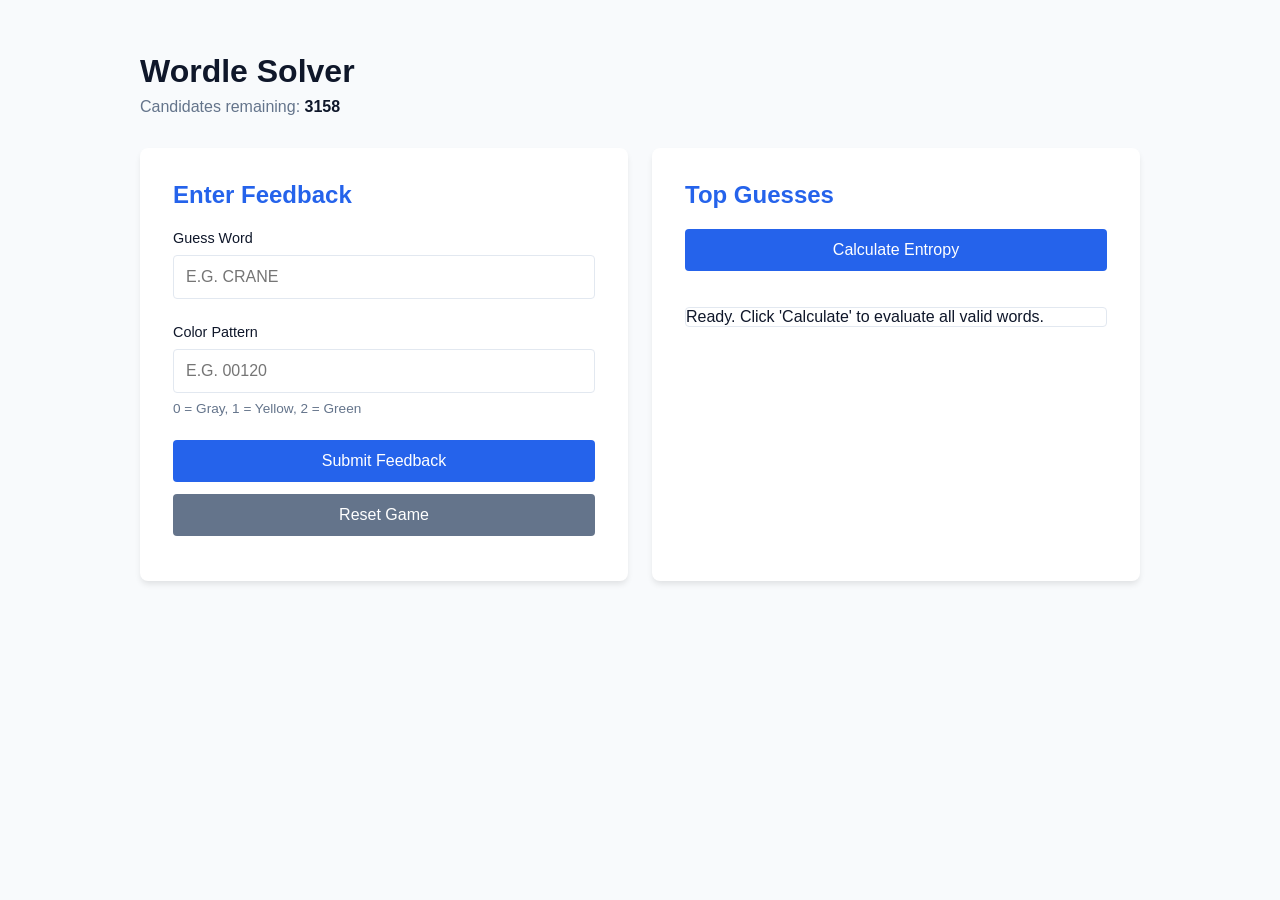
==== wordle/index.html @ a096a517 "add wordle sovler added a wordle solver and updated main page's links." ====
<!DOCTYPE html>
<html lang="en">
<head>
    <meta charset="UTF-8">
    <meta name="viewport" content="width=device-width, initial-scale=1.0">
    <title>Entropy Wordle Solver</title>
    <style>
        :root {
            --primary: #2563eb;
            --bg: #f8fafc;
            --surface: #ffffff;
            --text: #0f172a;
            --border: #e2e8f0;
        }

        body {
            font-family: -apple-system, BlinkMacSystemFont, "Segoe UI", Roboto, Helvetica, Arial, sans-serif;
            background-color: var(--bg);
            color: var(--text);
            padding: 2rem;
            margin: 0;
        }

        .container { max-width: 1000px; margin: 0 auto; }

        .grid {
            display: grid;
            grid-template-columns: repeat(auto-fit, minmax(300px, 1fr));
            gap: 1.5rem;
            margin-top: 2rem;
        }

        .card {
            background: var(--surface);
            padding: 2rem;
            border-radius: 8px;
            box-shadow: 0 4px 6px -1px rgb(0 0 0 / 0.1);
            transition: transform 0.2s, box-shadow 0.2s;
            border: 1px solid transparent;
        }

        .card:hover {
            transform: translateY(-4px);
            box-shadow: 0 10px 15px -3px rgb(0 0 0 / 0.1);
            border-color: var(--primary);
        }

        h1 { margin-bottom: 0.5rem; }
        h2 { margin-top: 0; color: var(--primary); font-size: 1.5rem; }
        
        .subtitle { color: #64748b; margin-top: 0; margin-bottom: 2rem; }

        /* Form Controls */
        .input-group { margin-bottom: 1.5rem; }
        label { font-weight: 500; font-size: 0.9rem; }
        
        input[type="text"] {
            width: 100%;
            padding: 0.75rem;
            margin-top: 0.5rem;
            border: 1px solid var(--border);
            border-radius: 4px;
            box-sizing: border-box;
            font-family: inherit;
            font-size: 1rem;
            text-transform: uppercase;
            transition: border-color 0.2s, box-shadow 0.2s;
        }
        
        input[type="text"]:focus {
            outline: none;
            border-color: var(--primary);
            box-shadow: 0 0 0 3px rgba(37, 99, 235, 0.1);
        }

        button {
            background-color: var(--primary);
            color: white;
            border: none;
            padding: 0.75rem 1.5rem;
            border-radius: 4px;
            cursor: pointer;
            font-size: 1rem;
            font-weight: 500;
            transition: background-color 0.2s;
            width: 100%;
            margin-bottom: 0.75rem;
        }

        button:hover { background-color: #1d4ed8; }
        
        #resetBtn { background-color: #64748b; }
        #resetBtn:hover { background-color: #475569; }

        .color-legend { font-size: 0.85rem; color: #64748b; margin-top: 0.5rem; }

        /* Results List */
        #topGuesses {
            padding: 0;
            margin: 0;
            max-height: 400px;
            overflow-y: auto;
            border: 1px solid var(--border);
            border-radius: 4px;
        }

        .clickable-word {
            cursor: pointer;
            padding: 0.75rem 1rem;
            border-bottom: 1px solid var(--border);
            list-style-type: none;
            display: flex;
            justify-content: space-between;
            align-items: center;
            transition: background-color 0.2s ease, color 0.2s ease;
        }

        .clickable-word:last-child { border-bottom: none; }
        
        .clickable-word:hover {
            background-color: var(--bg);
            color: var(--primary);
        }
        
        .entropy-val { font-size: 0.9rem; color: #64748b; }
        
        /* Custom Scrollbar for results */
        #topGuesses::-webkit-scrollbar { width: 8px; }
        #topGuesses::-webkit-scrollbar-track { background: var(--bg); }
        #topGuesses::-webkit-scrollbar-thumb { background: #cbd5e1; border-radius: 4px; }
        #topGuesses::-webkit-scrollbar-thumb:hover { background: #94a3b8; }
    </style>
</head>
<body>

    <div class="container">
        <h1>Wordle Solver</h1>
        <p class="subtitle">Candidates remaining: <strong id="count" style="color: var(--text)">-</strong></p>

        <div class="grid">
            <!-- Left Card: Inputs -->
            <div class="card">
                <h2>Enter Feedback</h2>
                
                <div class="input-group">
                    <label>Guess Word</label>
                    <input type="text" id="guessWord" maxlength="5" placeholder="e.g. CRANE">
                </div>
                
                <div class="input-group">
                    <label>Color Pattern</label>
                    <input type="text" id="pattern" maxlength="5" placeholder="e.g. 00120">
                    <div class="color-legend">0 = Gray, 1 = Yellow, 2 = Green</div>
                </div>
                
                <button id="submitFeedbackBtn">Submit Feedback</button>
                <button id="resetBtn">Reset Game</button>
            </div>

            <!-- Right Card: Results -->
            <div class="card">
                <h2>Top Guesses</h2>
                <div class="input-group">
                    <button id="calculateBtn">Calculate Entropy</button>
                </div>
                <ul id="topGuesses">
                    <li class="clickable-word" style="justify-content: center; color: #64748b;">
                        Load the dictionary first...
                    </li>
                </ul>
            </div>
        </div>
    </div>

    <script src="solver.js"></script>
</body>
</html>
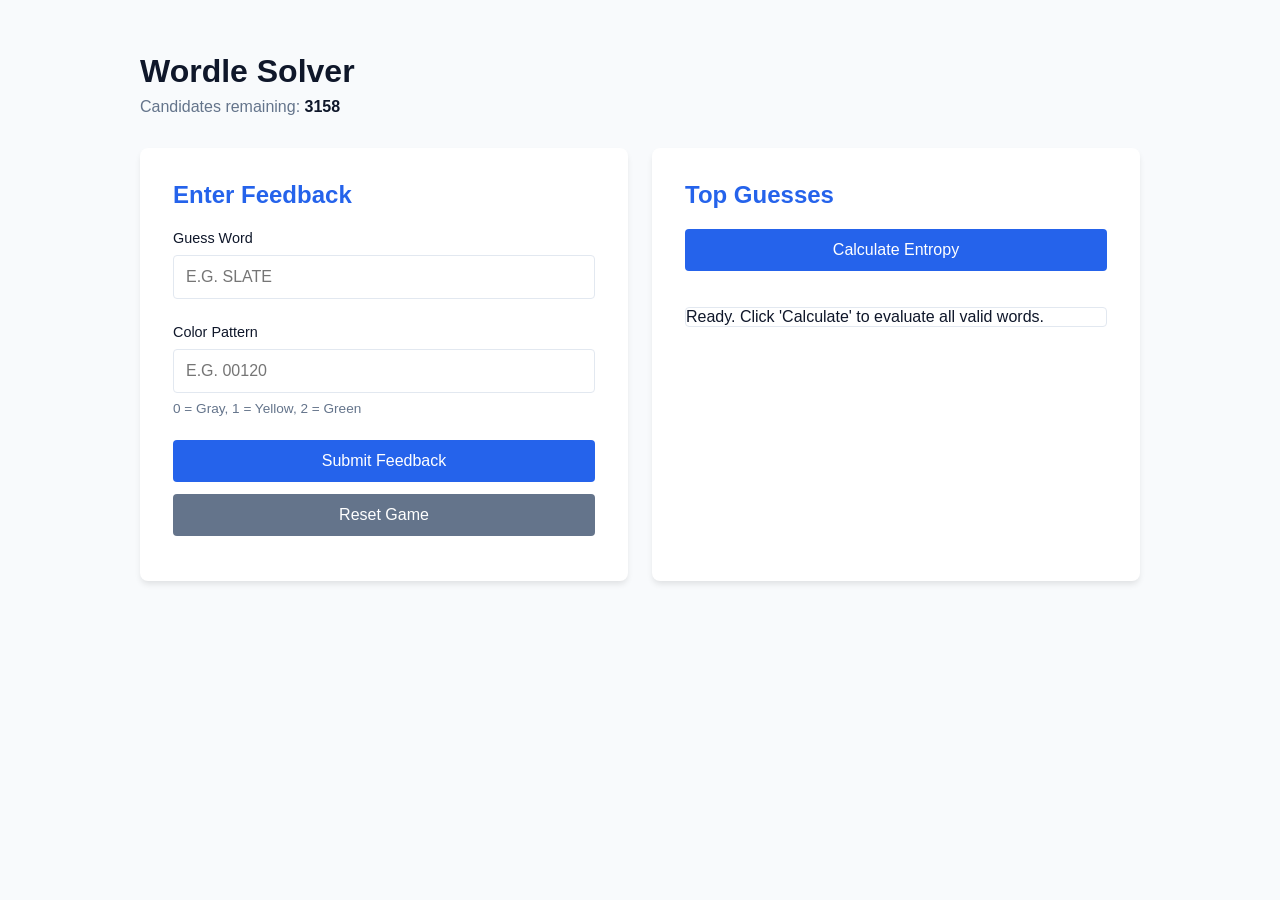
==== commit 9f4bc064: "Update index.html better suggestion for first guess" ====
--- a/wordle/index.html
+++ b/wordle/index.html
@@ -144,7 +144,7 @@
                 
                 <div class="input-group">
                     <label>Guess Word</label>
-                    <input type="text" id="guessWord" maxlength="5" placeholder="e.g. CRANE">
+                    <input type="text" id="guessWord" maxlength="5" placeholder="e.g. SLATE">
                 </div>
                 
                 <div class="input-group">
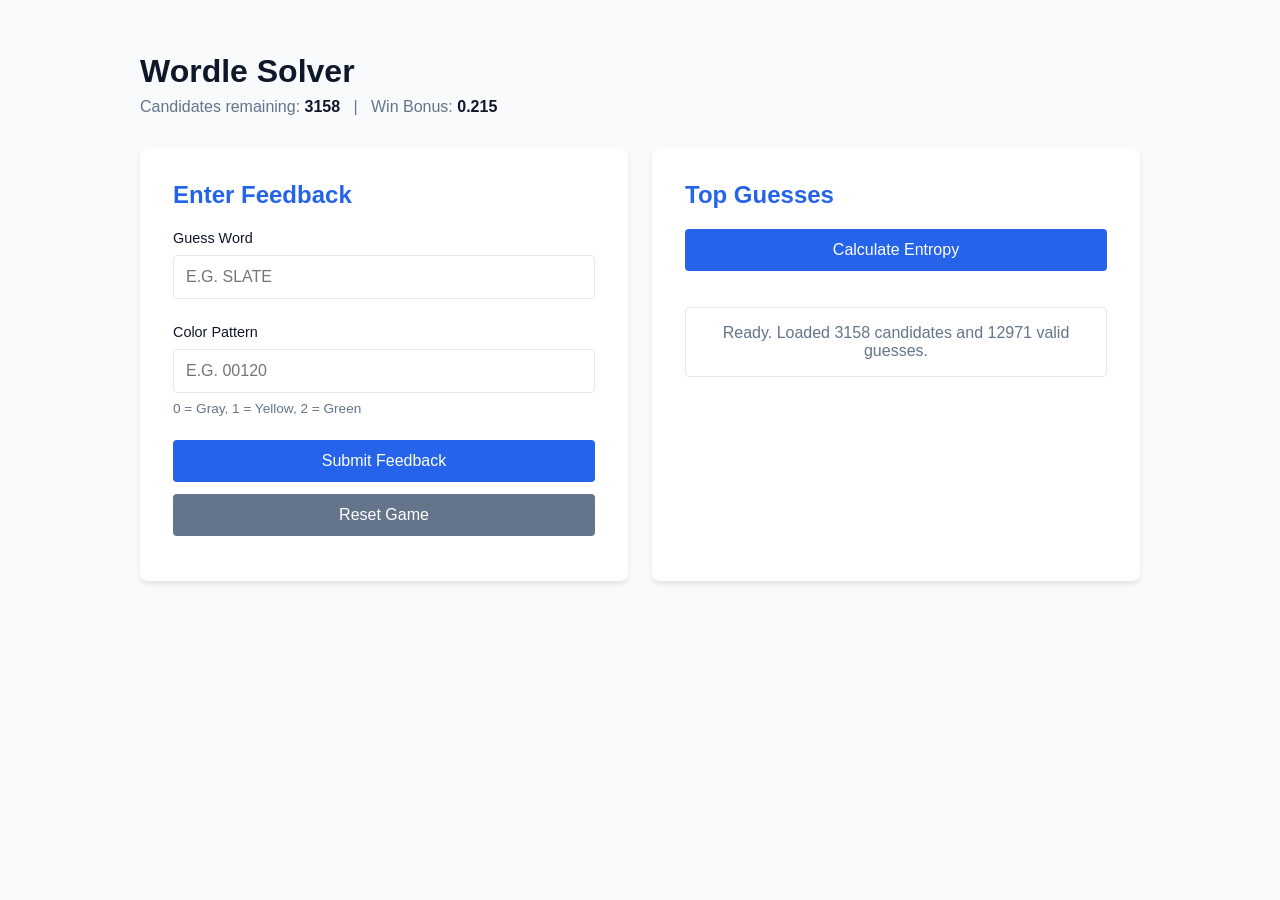
==== commit b7713d87: "Improved many improvements" ====
--- a/wordle/index.html
+++ b/wordle/index.html
@@ -3,6 +3,7 @@
 <head>
     <meta charset="UTF-8">
     <meta name="viewport" content="width=device-width, initial-scale=1.0">
+    <link rel="icon" href="/favicon.png" type="image/png">
     <title>Entropy Wordle Solver</title>
     <style>
         :root {
@@ -135,13 +136,17 @@
 
     <div class="container">
         <h1>Wordle Solver</h1>
-        <p class="subtitle">Candidates remaining: <strong id="count" style="color: var(--text)">-</strong></p>
+        <p class="subtitle">
+    Candidates remaining: <strong id="count" style="color: var(--text)">-</strong> 
+    &nbsp;&nbsp;|&nbsp;&nbsp; 
+    Win Bonus: <strong id="winBonusDisplay" style="color: var(--text)">-</strong>
+</p>
 
         <div class="grid">
             <!-- Left Card: Inputs -->
             <div class="card">
                 <h2>Enter Feedback</h2>
-                
+
                 <div class="input-group">
                     <label>Guess Word</label>
                     <input type="text" id="guessWord" maxlength="5" placeholder="e.g. SLATE">
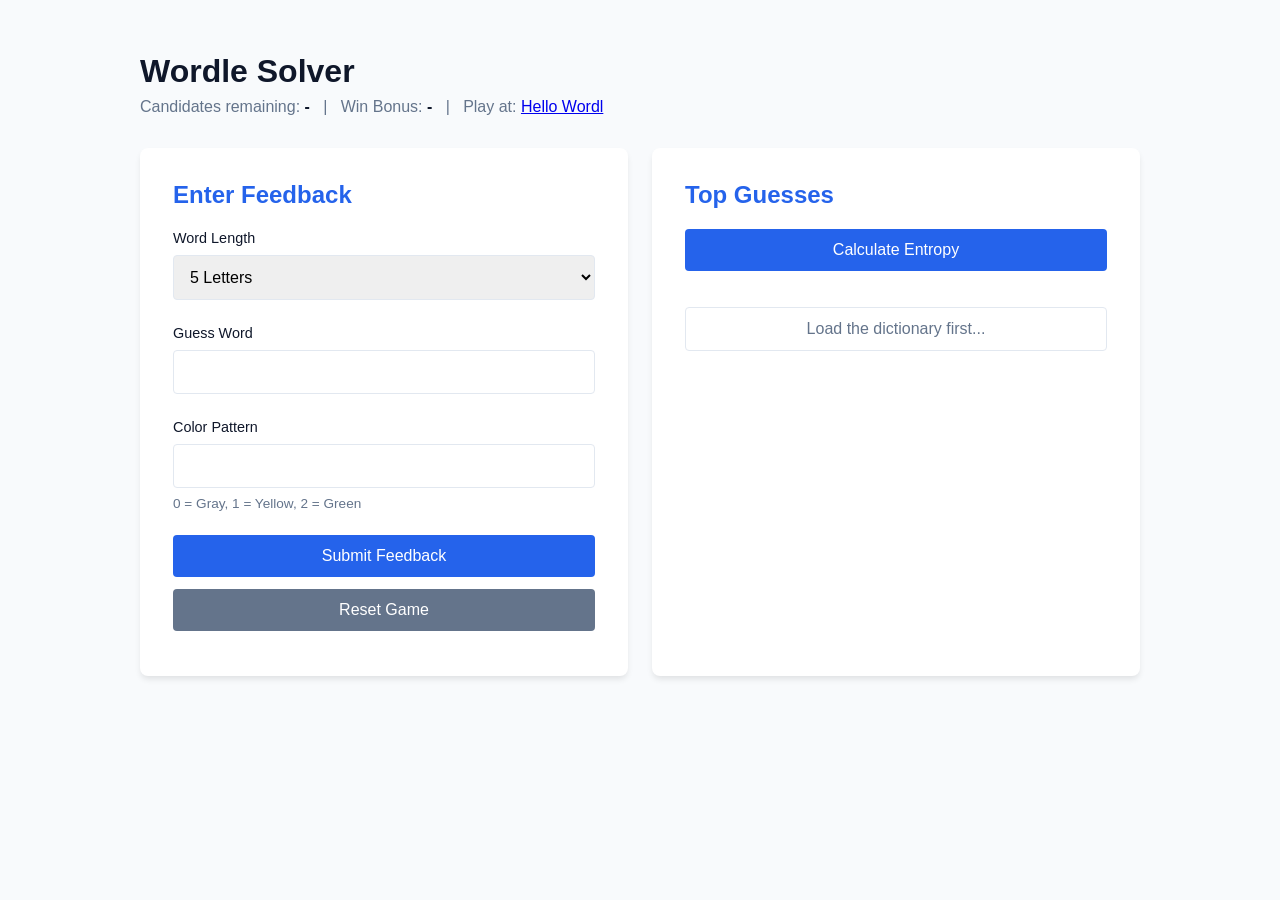
==== commit 509c5048: "Updated to play 4 to 11 letter games" ====
--- a/wordle/index.html
+++ b/wordle/index.html
@@ -3,7 +3,7 @@
 <head>
     <meta charset="UTF-8">
     <meta name="viewport" content="width=device-width, initial-scale=1.0">
-    <link rel="icon" href="/favicon.png" type="image/png">
+    <link rel="icon" href="/wordl/favicon.png" type="image/png">
     <title>Entropy Wordle Solver</title>
     <style>
         :root {
@@ -51,11 +51,10 @@
         
         .subtitle { color: #64748b; margin-top: 0; margin-bottom: 2rem; }
 
-        /* Form Controls */
         .input-group { margin-bottom: 1.5rem; }
         label { font-weight: 500; font-size: 0.9rem; }
         
-        input[type="text"] {
+        input[type="text"], select {
             width: 100%;
             padding: 0.75rem;
             margin-top: 0.5rem;
@@ -64,11 +63,12 @@
             box-sizing: border-box;
             font-family: inherit;
             font-size: 1rem;
-            text-transform: uppercase;
             transition: border-color 0.2s, box-shadow 0.2s;
         }
         
-        input[type="text"]:focus {
+        input[type="text"] { text-transform: uppercase; }
+
+        input[type="text"]:focus, select:focus {
             outline: none;
             border-color: var(--primary);
             box-shadow: 0 0 0 3px rgba(37, 99, 235, 0.1);
@@ -95,7 +95,6 @@
 
         .color-legend { font-size: 0.85rem; color: #64748b; margin-top: 0.5rem; }
 
-        /* Results List */
         #topGuesses {
             padding: 0;
             margin: 0;
@@ -125,7 +124,6 @@
         
         .entropy-val { font-size: 0.9rem; color: #64748b; }
         
-        /* Custom Scrollbar for results */
         #topGuesses::-webkit-scrollbar { width: 8px; }
         #topGuesses::-webkit-scrollbar-track { background: var(--bg); }
         #topGuesses::-webkit-scrollbar-thumb { background: #cbd5e1; border-radius: 4px; }
@@ -137,24 +135,39 @@
     <div class="container">
         <h1>Wordle Solver</h1>
         <p class="subtitle">
-    Candidates remaining: <strong id="count" style="color: var(--text)">-</strong> 
-    &nbsp;&nbsp;|&nbsp;&nbsp; 
-    Win Bonus: <strong id="winBonusDisplay" style="color: var(--text)">-</strong>
-</p>
+            Candidates remaining: <strong id="count" style="color: var(--text)">-</strong> 
+            &nbsp;&nbsp;|&nbsp;&nbsp; 
+            Win Bonus: <strong id="winBonusDisplay" style="color: var(--text)">-</strong>
+            &nbsp;&nbsp;|&nbsp;&nbsp; 
+            Play at: <a href="https://hellowordl.net" target="_blank">Hello Wordl</a>
+        </p>
 
         <div class="grid">
-            <!-- Left Card: Inputs -->
             <div class="card">
                 <h2>Enter Feedback</h2>
 
                 <div class="input-group">
+                    <label>Word Length</label>
+                    <select id="wordLength">
+                        <option value="4">4 Letters</option>
+                        <option value="5" selected>5 Letters</option>
+                        <option value="6">6 Letters</option>
+                        <option value="7">7 Letters</option>
+                        <option value="8">8 Letters</option>
+                        <option value="9">9 Letters</option>
+                        <option value="10">10 Letters</option>
+                        <option value="11">11 Letters</option>
+                    </select>
+                </div>
+
+                <div class="input-group">
                     <label>Guess Word</label>
-                    <input type="text" id="guessWord" maxlength="5" placeholder="e.g. SLATE">
+                    <input type="text" id="guessWord">
                 </div>
                 
                 <div class="input-group">
                     <label>Color Pattern</label>
-                    <input type="text" id="pattern" maxlength="5" placeholder="e.g. 00120">
+                    <input type="text" id="pattern">
                     <div class="color-legend">0 = Gray, 1 = Yellow, 2 = Green</div>
                 </div>
                 
@@ -162,7 +175,6 @@
                 <button id="resetBtn">Reset Game</button>
             </div>
 
-            <!-- Right Card: Results -->
             <div class="card">
                 <h2>Top Guesses</h2>
                 <div class="input-group">
@@ -177,6 +189,6 @@
         </div>
     </div>
 
-    <script src="solver.js"></script>
+    <script src="/wordl/solver.js"></script>
 </body>
 </html>
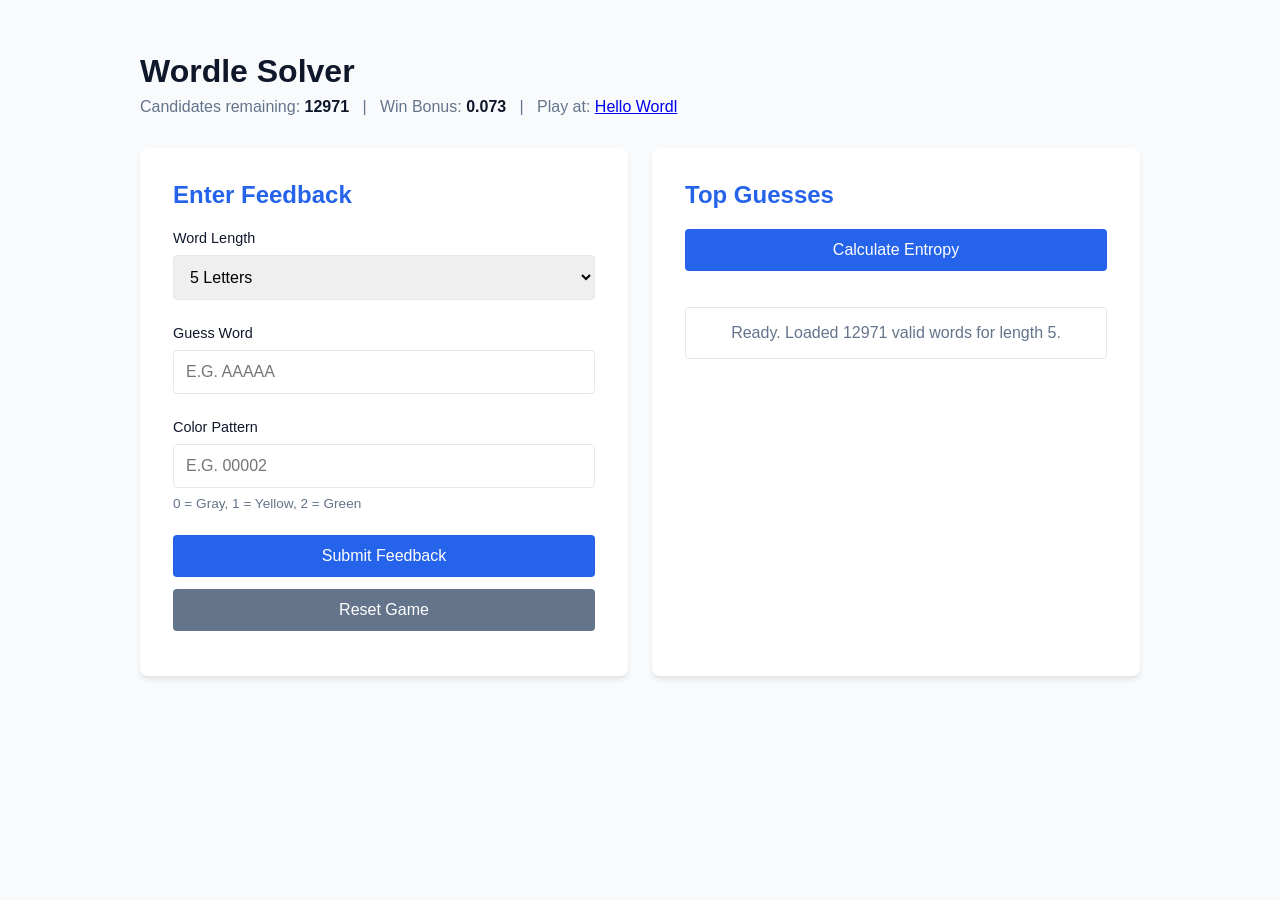
==== commit 46569e39: "fixed path error" ====
--- a/wordle/index.html
+++ b/wordle/index.html
@@ -3,7 +3,7 @@
 <head>
     <meta charset="UTF-8">
     <meta name="viewport" content="width=device-width, initial-scale=1.0">
-    <link rel="icon" href="/wordl/favicon.png" type="image/png">
+    <link rel="icon" href="/wordle/favicon.png" type="image/png">
     <title>Entropy Wordle Solver</title>
     <style>
         :root {
@@ -189,6 +189,6 @@
         </div>
     </div>
 
-    <script src="/wordl/solver.js"></script>
+    <script src="/wordle/solver.js"></script>
 </body>
 </html>
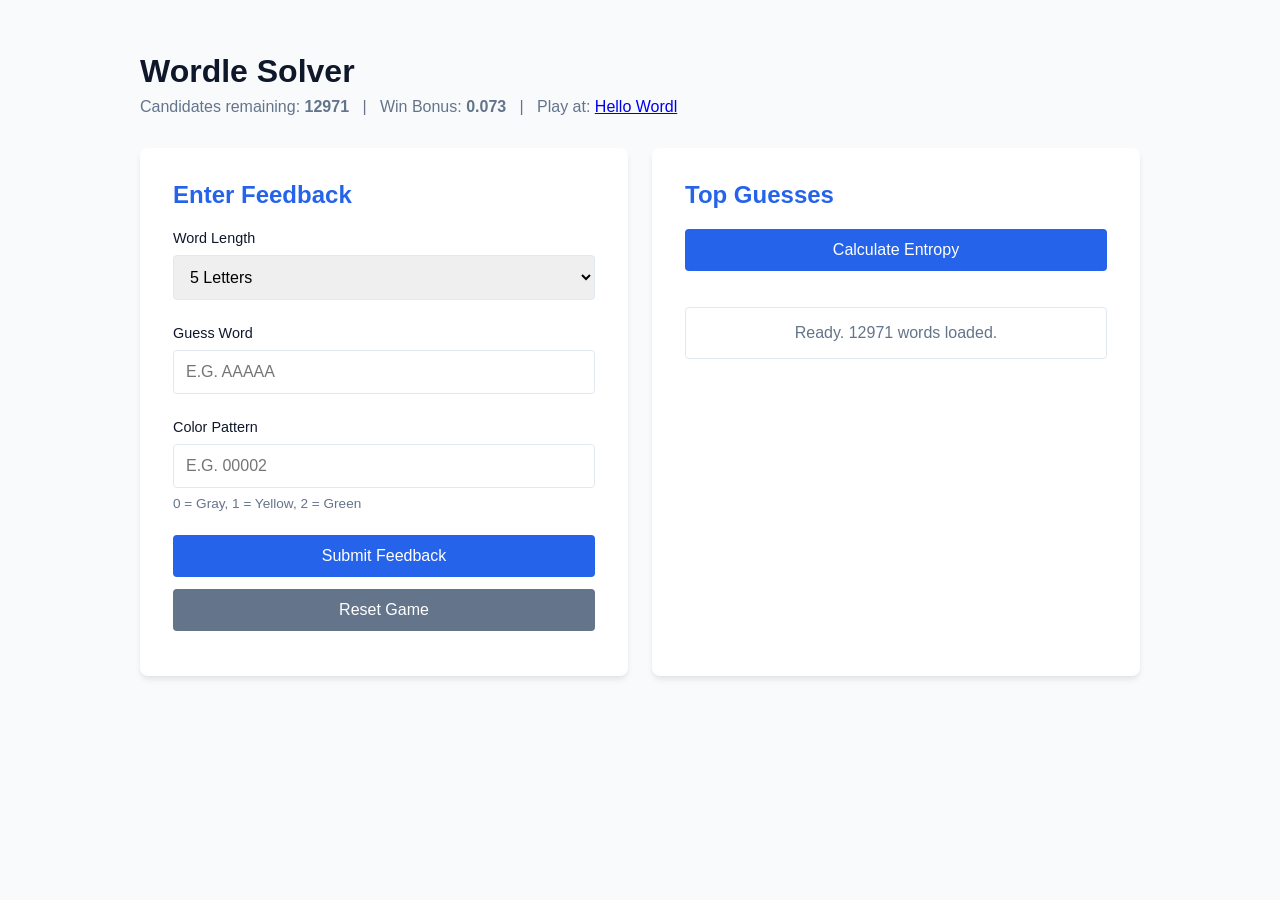
==== commit 1738f328: "refactoring" ====
--- a/wordle/index.html
+++ b/wordle/index.html
@@ -5,6 +5,7 @@
     <meta name="viewport" content="width=device-width, initial-scale=1.0">
     <link rel="icon" href="/wordle/favicon.png" type="image/png">
     <title>Entropy Wordle Solver</title>
+
     <style>
         :root {
             --primary: #2563eb;
@@ -95,6 +96,34 @@
 
         .color-legend { font-size: 0.85rem; color: #64748b; margin-top: 0.5rem; }
 
+        /* Rewired solver new classes */
+        .center-note { text-align: center; padding: 1rem; color: #64748b; }
+        .error-message { padding: 1rem; color: red; font-weight: bold; }
+
+        .badge-green {
+            background: #10b981;
+            color: white;
+            padding: 2px 6px;
+            border-radius: 12px;
+            font-size: 0.75rem;
+        }
+
+        .badge-red {
+            background: #ef4444;
+            color: white;
+            padding: 2px 6px;
+            border-radius: 12px;
+            font-size: 0.75rem;
+        }
+
+        .badge-blue {
+            background: #2563eb;
+            color: white;
+            padding: 2px 6px;
+            border-radius: 12px;
+            font-size: 0.75rem;
+        }
+
         #topGuesses {
             padding: 0;
             margin: 0;
@@ -130,24 +159,28 @@
         #topGuesses::-webkit-scrollbar-thumb:hover { background: #94a3b8; }
     </style>
 </head>
+
 <body>
 
     <div class="container">
         <h1>Wordle Solver</h1>
+
         <p class="subtitle">
-            Candidates remaining: <strong id="count" style="color: var(--text)">-</strong> 
-            &nbsp;&nbsp;|&nbsp;&nbsp; 
-            Win Bonus: <strong id="winBonusDisplay" style="color: var(--text)">-</strong>
-            &nbsp;&nbsp;|&nbsp;&nbsp; 
+            Candidates remaining: <strong id="count">-</strong>
+            &nbsp;&nbsp;|&nbsp;&nbsp;
+            Win Bonus: <strong id="winBonusDisplay">-</strong>
+            &nbsp;&nbsp;|&nbsp;&nbsp;
             Play at: <a href="https://hellowordl.net" target="_blank">Hello Wordl</a>
-        </p>
+	</p>
 
         <div class="grid">
+
+            <!-- Left Card -->
             <div class="card">
                 <h2>Enter Feedback</h2>
 
                 <div class="input-group">
-                    <label>Word Length</label>
+                    <label for="wordLength">Word Length</label>
                     <select id="wordLength">
                         <option value="4">4 Letters</option>
                         <option value="5" selected>5 Letters</option>
@@ -161,12 +194,12 @@
                 </div>
 
                 <div class="input-group">
-                    <label>Guess Word</label>
+                    <label for="guessWord">Guess Word</label>
                     <input type="text" id="guessWord">
                 </div>
                 
                 <div class="input-group">
-                    <label>Color Pattern</label>
+                    <label for="pattern">Color Pattern</label>
                     <input type="text" id="pattern">
                     <div class="color-legend">0 = Gray, 1 = Yellow, 2 = Green</div>
                 </div>
@@ -175,17 +208,19 @@
                 <button id="resetBtn">Reset Game</button>
             </div>
 
+            <!-- Right Card -->
             <div class="card">
                 <h2>Top Guesses</h2>
+
                 <div class="input-group">
                     <button id="calculateBtn">Calculate Entropy</button>
                 </div>
+
                 <ul id="topGuesses">
-                    <li class="clickable-word" style="justify-content: center; color: #64748b;">
-                        Load the dictionary first...
-                    </li>
+                    <li class="center-note">Load the dictionary first...</li>
                 </ul>
             </div>
+
         </div>
     </div>
 
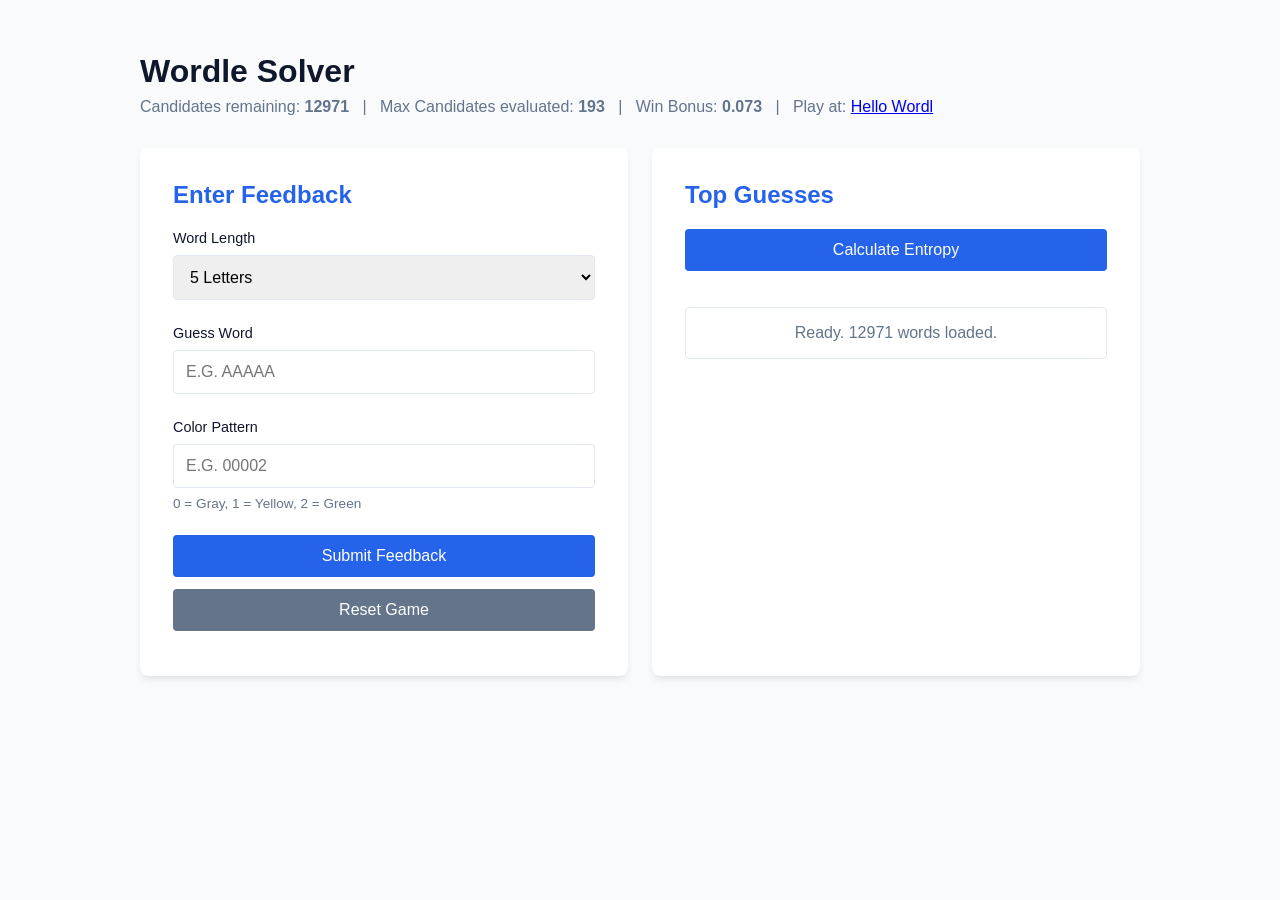
==== commit 0b8d5ca1: "entropy limit only evaluate entropy on a random subset when there's too much to calculate" ====
--- a/wordle/index.html
+++ b/wordle/index.html
@@ -167,6 +167,8 @@
 
         <p class="subtitle">
             Candidates remaining: <strong id="count">-</strong>
+            &nbsp;&nbsp;|&nbsp;&nbsp;
+            Max Candidates evaluated: <strong id="maxEvalCount">-</strong>
             &nbsp;&nbsp;|&nbsp;&nbsp;
             Win Bonus: <strong id="winBonusDisplay">-</strong>
             &nbsp;&nbsp;|&nbsp;&nbsp;
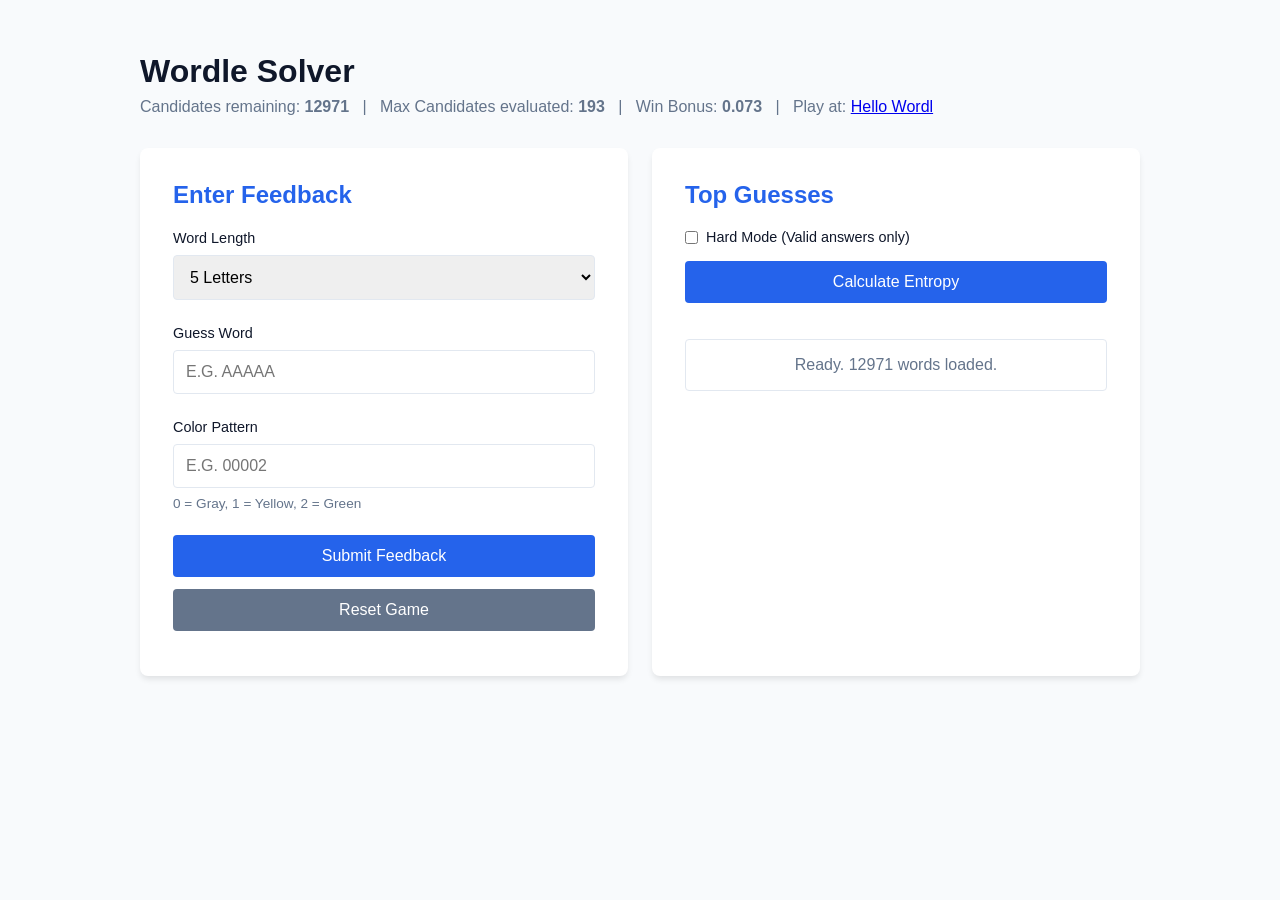
==== commit a0aa346f: "added support for Hard Mode checkbox will only consider possible correct answers when calculating be" ====
--- a/wordle/index.html
+++ b/wordle/index.html
@@ -53,6 +53,17 @@
         .subtitle { color: #64748b; margin-top: 0; margin-bottom: 2rem; }
 
         .input-group { margin-bottom: 1.5rem; }
+        
+        .toggle-group {
+            display: flex;
+            align-items: center;
+            gap: 0.5rem;
+            margin-bottom: 1rem;
+        }
+        
+        .toggle-group input[type="checkbox"] { width: auto; margin: 0; cursor: pointer; }
+        .toggle-group label { cursor: pointer; user-select: none; }
+
         label { font-weight: 500; font-size: 0.9rem; }
         
         input[type="text"], select {
@@ -96,7 +107,6 @@
 
         .color-legend { font-size: 0.85rem; color: #64748b; margin-top: 0.5rem; }
 
-        /* Rewired solver new classes */
         .center-note { text-align: center; padding: 1rem; color: #64748b; }
         .error-message { padding: 1rem; color: red; font-weight: bold; }
 
@@ -214,6 +224,11 @@
             <div class="card">
                 <h2>Top Guesses</h2>
 
+                <div class="toggle-group">
+                    <input type="checkbox" id="hardModeToggle">
+                    <label for="hardModeToggle">Hard Mode (Valid answers only)</label>
+                </div>
+
                 <div class="input-group">
                     <button id="calculateBtn">Calculate Entropy</button>
                 </div>
